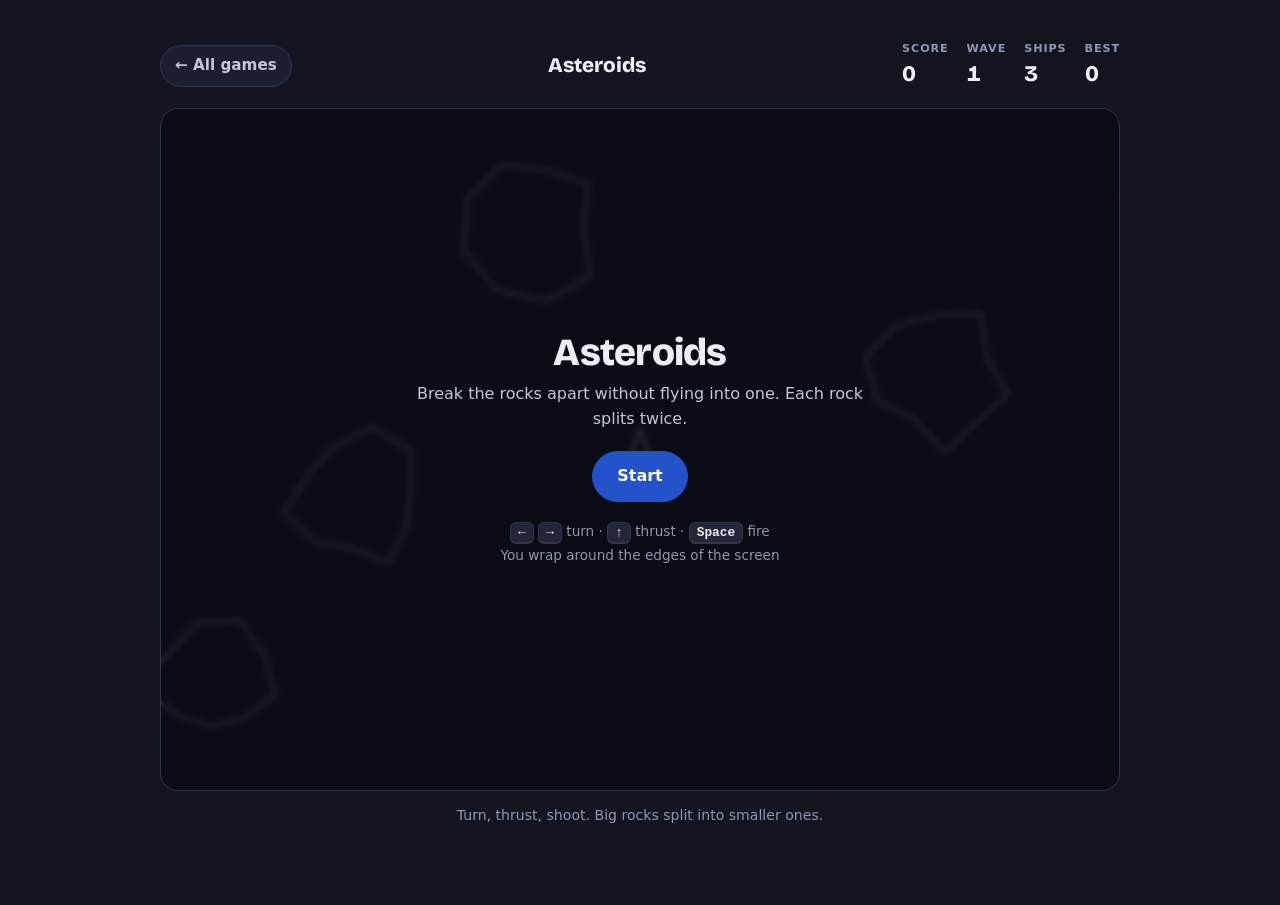
==== games/asteroids.html @ 8e248605 "EverCharge Arcade: seven browser games Snake, Breakout, Flap, Asteroids, Missile, Imitation (2-playe" ====
<!doctype html>
<html lang="en">
<head>
<meta charset="utf-8">
<meta name="viewport" content="width=device-width, initial-scale=1">
<title>Asteroids — EverCharge Arcade</title>
<link rel="preconnect" href="https://fonts.googleapis.com">
<link rel="preconnect" href="https://fonts.gstatic.com" crossorigin>
<link rel="stylesheet" href="https://fonts.googleapis.com/css2?family=Bricolage+Grotesque:opsz,wght@12..96,700;12..96,800&display=swap">
<link rel="stylesheet" href="../style.css">
</head>
<body>
<main class="wrap">
  <div class="bar">
    <a class="back" href="../index.html">← All games</a>
    <div class="title">Asteroids</div>
    <div class="stats">
      <div class="stat"><small>Score</small><b id="score">0</b></div>
      <div class="stat"><small>Wave</small><b id="wave">1</b></div>
      <div class="stat"><small>Ships</small><b id="lives">3</b></div>
      <div class="stat"><small>Best</small><b id="best">0</b></div>
    </div>
  </div>

  <div class="stage">
    <canvas id="c"></canvas>
    <div class="overlay" id="ov"></div>
  </div>

  <div class="touch">
    <button data-key="ArrowLeft">↺</button>
    <button data-key="ArrowUp">▲</button>
    <button data-key="ArrowRight">↻</button>
    <button class="wide" data-key=" ">Fire</button>
  </div>
  <p class="hint">Turn, thrust, shoot. Big rocks split into smaller ones.</p>
</main>

<script src="../arcade.js"></script>
<script>
(function () {
  "use strict";
  var A = window.Arcade;
  var W = 760, H = 540;
  var ctx = A.fit(document.getElementById("c"), W, H);
  var k = A.keys();
  var ov = A.overlay(document.getElementById("ov"));
  var el = {
    score: document.getElementById("score"), wave: document.getElementById("wave"),
    lives: document.getElementById("lives"), best: document.getElementById("best")
  };
  A.touchKeys(document.querySelector(".touch"), k);

  var ship, rocks, bullets, bits, score, lives, wave, running, invuln, cool;

  function wrap(o) {
    if (o.x < 0) o.x += W; else if (o.x > W) o.x -= W;
    if (o.y < 0) o.y += H; else if (o.y > H) o.y -= H;
  }

  function makeRock(x, y, size) {
    var pts = [], n = A.rndInt(9, 13);
    for (var i = 0; i < n; i++) pts.push(A.rnd(0.72, 1.22));
    var sp = (3 - size) * 22 + A.rnd(16, 42) + wave * 3;
    var ang = A.rnd(0, Math.PI * 2);
    return {
      x: x, y: y, size: size, r: size * 17,
      vx: Math.cos(ang) * sp, vy: Math.sin(ang) * sp,
      rot: A.rnd(0, Math.PI * 2), spin: A.rnd(-1.1, 1.1), pts: pts
    };
  }

  function spawnWave() {
    rocks = [];
    var n = Math.min(3 + wave, 9);
    for (var i = 0; i < n; i++) {
      // never spawn right on top of the ship
      var x, y, guard = 0;
      do {
        x = A.rnd(0, W); y = A.rnd(0, H); guard++;
      } while (guard < 200 && A.dist(x, y, W / 2, H / 2) < 150);
      rocks.push(makeRock(x, y, 3));
    }
  }

  function resetShip() {
    ship = { x: W / 2, y: H / 2, vx: 0, vy: 0, a: -Math.PI / 2 };
    invuln = 2.2;
  }

  function newGame() {
    score = 0; lives = 3; wave = 1; bullets = []; bits = []; cool = 0;
    resetShip();
    spawnWave();
    sync();
  }

  function sync() {
    el.score.textContent = score;
    el.wave.textContent = wave;
    el.lives.textContent = lives;
    el.best.textContent = A.best("asteroids");
  }

  function burst(x, y, n, color) {
    for (var i = 0; i < n; i++) {
      var a = A.rnd(0, Math.PI * 2), s = A.rnd(40, 200);
      bits.push({ x: x, y: y, vx: Math.cos(a) * s, vy: Math.sin(a) * s, life: A.rnd(0.3, 0.8), c: color });
    }
  }

  function shoot() {
    if (cool > 0 || bullets.length >= 5) return;
    cool = 0.22;
    bullets.push({
      x: ship.x + Math.cos(ship.a) * 16,
      y: ship.y + Math.sin(ship.a) * 16,
      vx: Math.cos(ship.a) * 520 + ship.vx,
      vy: Math.sin(ship.a) * 520 + ship.vy,
      life: 1.15
    });
  }

  function hitShip() {
    if (invuln > 0) return;
    burst(ship.x, ship.y, 26, "#FF8A7D");
    lives--;
    sync();
    if (lives <= 0) return gameOver();
    resetShip();
  }

  function gameOver() {
    running = false;
    var b = A.best("asteroids", score);
    el.best.textContent = b;
    ov.show("<h2>Ship lost</h2><p>Final score <b>" + score + "</b>" +
      (score >= b && score > 0 ? " — a new best!" : "") + "</p>" +
      '<button class="btn go" data-act="restart">Play again</button>' +
      '<a class="btn" href="../index.html">All games</a>');
  }

  function update(dt) {
    cool -= dt;
    if (invuln > 0) invuln -= dt;

    if (k.any("ArrowLeft", "a", "A")) ship.a -= 3.4 * dt;
    if (k.any("ArrowRight", "d", "D")) ship.a += 3.4 * dt;
    var thrusting = k.any("ArrowUp", "w", "W");
    if (thrusting) {
      ship.vx += Math.cos(ship.a) * 420 * dt;
      ship.vy += Math.sin(ship.a) * 420 * dt;
    }
    if (k.any(" ")) shoot();

    var drag = Math.pow(0.55, dt);
    ship.vx *= drag; ship.vy *= drag;
    var sp = Math.sqrt(ship.vx * ship.vx + ship.vy * ship.vy);
    if (sp > 360) { ship.vx = ship.vx / sp * 360; ship.vy = ship.vy / sp * 360; }
    ship.x += ship.vx * dt; ship.y += ship.vy * dt;
    wrap(ship);
    ship.thrust = thrusting;

    var i, j;
    for (i = bullets.length - 1; i >= 0; i--) {
      var b = bullets[i];
      b.x += b.vx * dt; b.y += b.vy * dt; b.life -= dt;
      wrap(b);
      if (b.life <= 0) bullets.splice(i, 1);
    }

    for (i = rocks.length - 1; i >= 0; i--) {
      var r = rocks[i];
      r.x += r.vx * dt; r.y += r.vy * dt; r.rot += r.spin * dt;
      wrap(r);

      for (j = bullets.length - 1; j >= 0; j--) {
        if (A.dist(r.x, r.y, bullets[j].x, bullets[j].y) < r.r) {
          bullets.splice(j, 1);
          burst(r.x, r.y, 12, "#C3C7D6");
          score += (4 - r.size) * 25;
          if (r.size > 1) {
            rocks.push(makeRock(r.x, r.y, r.size - 1));
            rocks.push(makeRock(r.x, r.y, r.size - 1));
          }
          rocks.splice(i, 1);
          sync();
          break;
        }
      }
      if (!rocks[i]) continue;
      if (invuln <= 0 && A.dist(r.x, r.y, ship.x, ship.y) < r.r + 11) { hitShip(); return; }
    }

    for (i = bits.length - 1; i >= 0; i--) {
      var p = bits[i];
      p.x += p.vx * dt; p.y += p.vy * dt; p.life -= dt;
      p.vx *= 0.97; p.vy *= 0.97;
      if (p.life <= 0) bits.splice(i, 1);
    }

    if (rocks.length === 0) {
      wave++;
      score += 100;
      sync();
      spawnWave();
      invuln = Math.max(invuln, 1.4);
    }
  }

  function draw() {
    ctx.fillStyle = "#101320";
    ctx.fillRect(0, 0, W, H);

    // starfield
    ctx.fillStyle = "rgba(255,255,255,.18)";
    for (var s = 0; s < 70; s++) {
      var sx = (s * 7919) % W, sy = (s * 104729) % H;
      ctx.fillRect(sx, sy, 1.6, 1.6);
    }

    ctx.strokeStyle = "#C3C7D6";
    ctx.lineWidth = 2;
    rocks.forEach(function (r) {
      ctx.save();
      ctx.translate(r.x, r.y);
      ctx.rotate(r.rot);
      ctx.beginPath();
      for (var i = 0; i < r.pts.length; i++) {
        var a = (i / r.pts.length) * Math.PI * 2;
        var rad = r.r * r.pts[i];
        var px = Math.cos(a) * rad, py = Math.sin(a) * rad;
        if (i === 0) ctx.moveTo(px, py); else ctx.lineTo(px, py);
      }
      ctx.closePath();
      ctx.stroke();
      ctx.restore();
    });

    bits.forEach(function (p) {
      ctx.globalAlpha = Math.max(0, p.life);
      ctx.fillStyle = p.c;
      ctx.fillRect(p.x - 1.5, p.y - 1.5, 3, 3);
    });
    ctx.globalAlpha = 1;

    ctx.fillStyle = "#5BC8E8";
    bullets.forEach(function (b) {
      ctx.beginPath(); ctx.arc(b.x, b.y, 2.6, 0, Math.PI * 2); ctx.fill();
    });

    if (lives > 0) {
      ctx.save();
      ctx.translate(ship.x, ship.y);
      ctx.rotate(ship.a);
      ctx.globalAlpha = invuln > 0 ? (Math.sin(invuln * 22) > 0 ? 0.35 : 1) : 1;
      if (ship.thrust) {
        ctx.fillStyle = "#F5A15B";
        ctx.beginPath();
        ctx.moveTo(-10, -5); ctx.lineTo(-10 - A.rnd(7, 15), 0); ctx.lineTo(-10, 5);
        ctx.closePath(); ctx.fill();
      }
      ctx.strokeStyle = "#ECEEF5";
      ctx.lineWidth = 2;
      ctx.beginPath();
      ctx.moveTo(16, 0); ctx.lineTo(-11, -10); ctx.lineTo(-6, 0); ctx.lineTo(-11, 10);
      ctx.closePath();
      ctx.stroke();
      ctx.restore();
      ctx.globalAlpha = 1;
    }
  }

  ov.onClick("[data-act]", function () {
    newGame();
    running = true;
    ov.hide();
  });

  newGame();
  running = false;
  ov.show("<h2>Asteroids</h2><p>Break the rocks apart without flying into one. Each rock splits twice.</p>" +
    '<button class="btn go" data-act="start">Start</button>' +
    '<div class="keys"><kbd>←</kbd> <kbd>→</kbd> turn · <kbd>↑</kbd> thrust · <kbd>Space</kbd> fire<br>You wrap around the edges of the screen</div>');

  A.loop(function (dt) {
    if (running) update(dt);
    draw();
  });
})();
</script>
</body>
</html>
---- style.css ----
/* Shared shell for the arcade: hub page and all seven games. */
:root{
  --ground:#12141F; --surface:#1B1E2C; --surface-2:#222637;
  --ink:#ECEEF5; --ink-soft:#C3C7D6; --muted:#9097AE; --line:#30354A;
  --accent:#ECEEF5; --on-accent:#12141F;
  --good:#4CC98A; --bad:#FF8A7D; --warn:#F5A15B;
  --glow:#2352C9;
  --display:"Bricolage Grotesque", ui-sans-serif, system-ui, -apple-system, "Segoe UI", Roboto, sans-serif;
  --body:ui-sans-serif, system-ui, -apple-system, "Segoe UI", Roboto, "Helvetica Neue", Arial, sans-serif;
  --mono:ui-monospace, "SF Mono", Menlo, Consolas, "Liberation Mono", monospace;
}
*{box-sizing:border-box}
html,body{margin:0}
body{
  background:var(--ground);color:var(--ink);
  font:16px/1.55 var(--body);-webkit-font-smoothing:antialiased;
  min-height:100vh;
}
button,input{font:inherit;color:inherit}
button{cursor:pointer}
a{color:inherit}
:focus-visible{outline:3px solid var(--glow);outline-offset:2px}
h1,h2,h3{font-family:var(--display);line-height:1.05;margin:0;letter-spacing:-.02em}
[hidden]{display:none!important}

.wrap{max-width:1000px;margin:0 auto;padding:40px 20px 64px}

/* ---------- Hub ---------- */
.hero h1{font-size:clamp(2.6rem,7vw,4.6rem);font-weight:800;max-width:14ch}
.hero p{color:var(--ink-soft);font-size:1.1rem;margin:14px 0 34px;max-width:54ch}
.grid{display:grid;grid-template-columns:repeat(auto-fill,minmax(210px,1fr));gap:14px}
.tile{
  display:flex;flex-direction:column;justify-content:space-between;gap:14px;
  min-height:168px;padding:20px;border:0;border-radius:18px;
  background:var(--c);color:#fff;text-align:left;text-decoration:none;
  transition:transform .15s ease, box-shadow .15s ease;
  position:relative;overflow:hidden;
}
.tile:hover{transform:translateY(-4px);box-shadow:0 12px 30px rgba(0,0,0,.35)}
.tile:active{transform:translateY(-1px)}
.tile .art{font-size:2rem;line-height:1}
.tile strong{font-family:var(--display);font-size:1.5rem;font-weight:700;line-height:1.05}
.tile span{font-size:.88rem;opacity:.9;line-height:1.35}
.tile .tag{
  position:absolute;top:14px;right:14px;font-size:.7rem;font-weight:700;
  letter-spacing:.06em;text-transform:uppercase;
  background:rgba(0,0,0,.28);padding:4px 9px;border-radius:999px;
}
.foot{margin-top:34px;color:var(--muted);font-size:.9rem}

/* ---------- Game shell ---------- */
.bar{
  display:flex;align-items:center;justify-content:space-between;gap:14px;
  flex-wrap:wrap;margin-bottom:16px;
}
.back{
  display:inline-flex;align-items:center;gap:7px;text-decoration:none;
  color:var(--ink-soft);font-weight:600;font-size:.95rem;
  padding:8px 14px;border:1.5px solid var(--line);border-radius:999px;
  background:var(--surface);
}
.back:hover{border-color:var(--ink-soft);color:var(--ink)}
.title{font-family:var(--display);font-weight:800;font-size:1.3rem}
.stats{display:flex;gap:18px;font-family:var(--display);font-weight:700;font-variant-numeric:tabular-nums}
.stat small{display:block;font-family:var(--body);font-weight:600;font-size:.7rem;
  letter-spacing:.08em;text-transform:uppercase;color:var(--muted)}
.stat b{font-size:1.4rem;font-weight:800}

.stage{position:relative;border-radius:18px;overflow:hidden;background:var(--surface);
  border:1px solid var(--line);touch-action:none}
canvas{display:block;width:100%;height:auto}

.overlay{
  position:absolute;inset:0;display:grid;place-items:center;text-align:center;
  background:rgba(10,12,20,.82);backdrop-filter:blur(3px);padding:24px;
}
.overlay .panel{max-width:460px}
.overlay h2{font-size:clamp(1.6rem,4vw,2.4rem);font-weight:800;margin-bottom:10px}
.overlay p{color:var(--ink-soft);margin:0 0 20px}
.btn{
  padding:12px 24px;border-radius:999px;border:1.5px solid var(--line);
  background:var(--surface);font-weight:700;
}
.btn:hover{border-color:var(--ink-soft)}
.btn.go{background:var(--glow);border-color:var(--glow);color:#fff}
.btn.go:hover{filter:brightness(1.12)}
.btn+.btn{margin-left:8px}
.keys{margin-top:18px;color:var(--muted);font-size:.85rem;line-height:1.7}
kbd{
  display:inline-block;padding:2px 7px;border-radius:6px;background:var(--surface-2);
  border:1px solid var(--line);border-bottom-width:2px;font:600 .8rem var(--mono);color:var(--ink);
}
.hint{color:var(--muted);font-size:.88rem;margin-top:14px;text-align:center}

/* touch controls, shown only on coarse pointers */
.touch{display:none;gap:10px;margin-top:14px;justify-content:center;flex-wrap:wrap}
.touch button{
  width:62px;height:62px;border-radius:16px;border:1.5px solid var(--line);
  background:var(--surface);font-size:1.3rem;font-weight:800;
}
.touch button.wide{width:auto;padding:0 26px;font-size:1rem}
@media (pointer:coarse){ .touch{display:flex} }

@media (max-width:620px){
  .wrap{padding:22px 14px 44px}
  .stat b{font-size:1.15rem}
  .title{font-size:1.1rem}
}
@media (prefers-reduced-motion:reduce){ *{transition:none!important} }
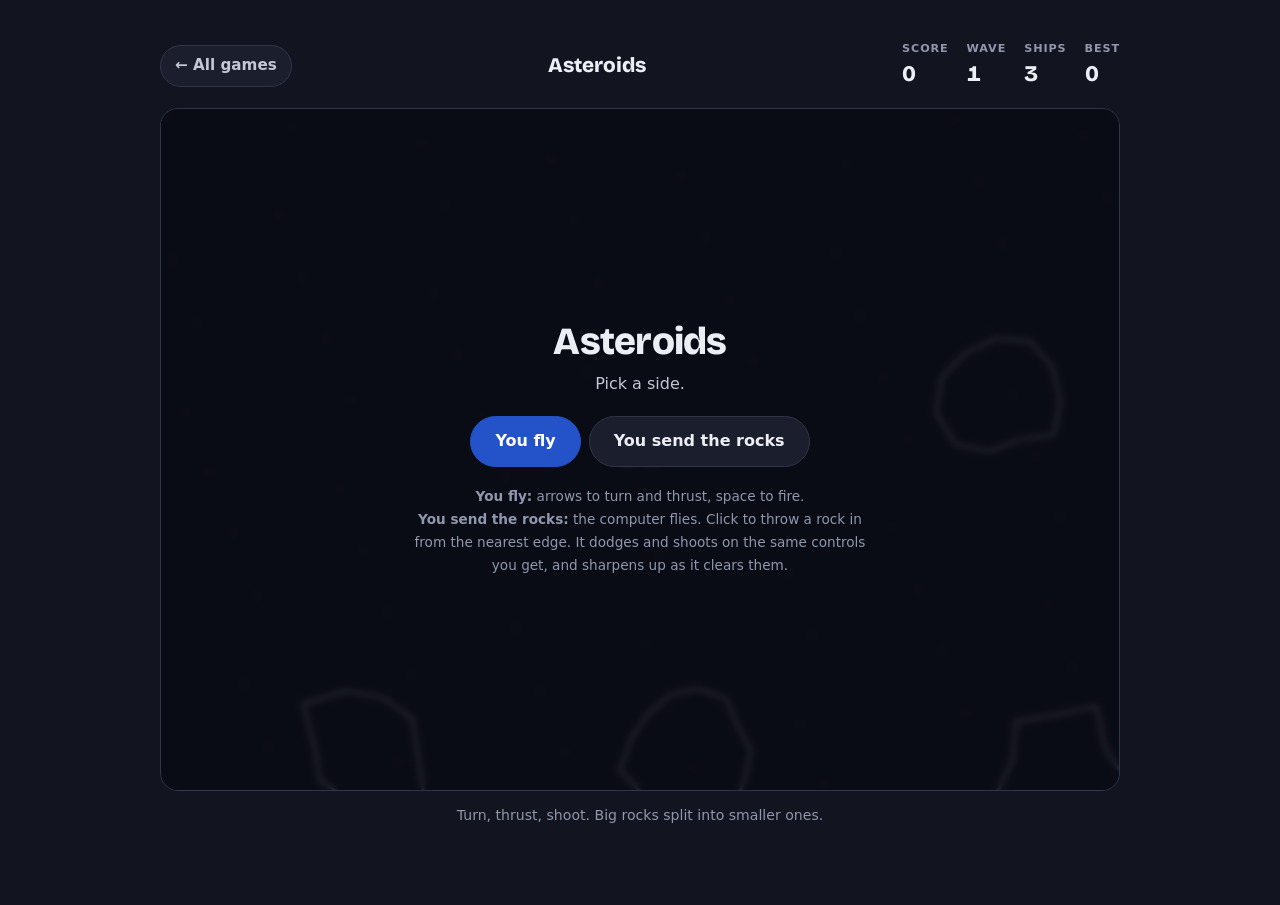
==== commit d265f95e: "Asteroids: add flipped mode — the computer flies, you throw the rocks The pilot dodges whatever is c" ====
--- a/games/asteroids.html
+++ b/games/asteroids.html
@@ -13,12 +13,13 @@
 <main class="wrap">
   <div class="bar">
     <a class="back" href="../index.html">← All games</a>
-    <div class="title">Asteroids</div>
+    <div class="title">Asteroids <span id="modeTag" class="tag-inline"></span></div>
     <div class="stats">
-      <div class="stat"><small>Score</small><b id="score">0</b></div>
-      <div class="stat"><small>Wave</small><b id="wave">1</b></div>
-      <div class="stat"><small>Ships</small><b id="lives">3</b></div>
-      <div class="stat"><small>Best</small><b id="best">0</b></div>
+      <div class="stat"><small id="scoreLabel">Score</small><b id="score">0</b></div>
+      <div class="stat" id="waveWrap"><small>Wave</small><b id="wave">1</b></div>
+      <div class="stat" id="lifeWrap"><small>Ships</small><b id="lives">3</b></div>
+      <div class="stat" id="skillWrap" hidden><small>Pilot skill</small><b id="skill">1</b></div>
+      <div class="stat"><small id="bestLabel">Best</small><b id="best">0</b></div>
     </div>
   </div>
 
@@ -27,13 +28,13 @@
     <div class="overlay" id="ov"></div>
   </div>
 
-  <div class="touch">
+  <div class="touch" id="touch">
     <button data-key="ArrowLeft">↺</button>
     <button data-key="ArrowUp">▲</button>
     <button data-key="ArrowRight">↻</button>
     <button class="wide" data-key=" ">Fire</button>
   </div>
-  <p class="hint">Turn, thrust, shoot. Big rocks split into smaller ones.</p>
+  <p class="hint" id="hint">Turn, thrust, shoot. Big rocks split into smaller ones.</p>
 </main>
 
 <script src="../arcade.js"></script>
@@ -42,64 +43,186 @@
   "use strict";
   var A = window.Arcade;
   var W = 760, H = 540;
-  var ctx = A.fit(document.getElementById("c"), W, H);
+  var canvas = document.getElementById("c");
+  var ctx = A.fit(canvas, W, H);
   var k = A.keys();
   var ov = A.overlay(document.getElementById("ov"));
   var el = {
     score: document.getElementById("score"), wave: document.getElementById("wave"),
-    lives: document.getElementById("lives"), best: document.getElementById("best")
+    lives: document.getElementById("lives"), best: document.getElementById("best"),
+    scoreLabel: document.getElementById("scoreLabel"), bestLabel: document.getElementById("bestLabel"),
+    waveWrap: document.getElementById("waveWrap"), lifeWrap: document.getElementById("lifeWrap"),
+    skill: document.getElementById("skill"), skillWrap: document.getElementById("skillWrap"),
+    modeTag: document.getElementById("modeTag"), hint: document.getElementById("hint"),
+    touch: document.getElementById("touch")
   };
-  A.touchKeys(document.querySelector(".touch"), k);
-
+  A.touchKeys(el.touch, k);
+
+  var SURVIVE_TO_WIN = 18;        // rocks you get to throw before the pilot wins
+  var SEND_COOLDOWN = 0.75;       // seconds between rocks you can throw
+
+  var mode = "play";
   var ship, rocks, bullets, bits, score, lives, wave, running, invuln, cool;
+  var sent, survived, sendCool, aiCool, aiFire;
 
   function wrap(o) {
     if (o.x < 0) o.x += W; else if (o.x > W) o.x -= W;
     if (o.y < 0) o.y += H; else if (o.y > H) o.y -= H;
   }
 
-  function makeRock(x, y, size) {
+  function makeRock(x, y, size, vx, vy) {
     var pts = [], n = A.rndInt(9, 13);
     for (var i = 0; i < n; i++) pts.push(A.rnd(0.72, 1.22));
-    var sp = (3 - size) * 22 + A.rnd(16, 42) + wave * 3;
-    var ang = A.rnd(0, Math.PI * 2);
-    return {
-      x: x, y: y, size: size, r: size * 17,
-      vx: Math.cos(ang) * sp, vy: Math.sin(ang) * sp,
-      rot: A.rnd(0, Math.PI * 2), spin: A.rnd(-1.1, 1.1), pts: pts
-    };
-  }
-
+    if (vx === undefined) {
+      var sp = (3 - size) * 22 + A.rnd(16, 42) + wave * 3;
+      var ang = A.rnd(0, Math.PI * 2);
+      vx = Math.cos(ang) * sp; vy = Math.sin(ang) * sp;
+    }
+    return { x: x, y: y, size: size, r: size * 17, vx: vx, vy: vy,
+             rot: A.rnd(0, Math.PI * 2), spin: A.rnd(-1.1, 1.1), pts: pts };
+  }
+
+  // ------------------------------------------------------------- the pilot
+  // Skill follows how many rocks you have thrown, so the ramp always runs
+  // whether or not it manages to shoot them down.
+  function skillTier() {
+    if (sent < 5) return 0;
+    if (sent < 11) return 1;
+    return 2;
+  }
+  function aiReact() { return [0.13, 0.08, 0.045][skillTier()]; }
+  function aiAimErr() { return [0.30, 0.16, 0.06][skillTier()]; }   // radians
+  function aiDanger() { return [95, 125, 160][skillTier()]; }       // how early it starts dodging
+
+  // Shortest signed angle from a to b
+  function angDiff(a, b) {
+    var d = (b - a) % (Math.PI * 2);
+    if (d > Math.PI) d -= Math.PI * 2;
+    if (d < -Math.PI) d += Math.PI * 2;
+    return d;
+  }
+
+  function aiThink(dt) {
+    aiFire = false;
+    aiCool -= dt;
+    if (aiCool > 0) return;
+    aiCool = aiReact();
+
+    if (!rocks.length) return;
+
+    // the rock that is closest right now, and the one closest on its current course
+    var threat = null, threatD = Infinity, target = null, targetD = Infinity;
+    for (var i = 0; i < rocks.length; i++) {
+      var r = rocks[i];
+      var d = A.dist(r.x, r.y, ship.x, ship.y) - r.r;
+      if (d < targetD) { targetD = d; target = r; }
+      // closing speed along the line to the ship
+      var dx = ship.x - r.x, dy = ship.y - r.y, len = Math.hypot(dx, dy) || 1;
+      var closing = (r.vx * dx + r.vy * dy) / len;
+      if (closing > 0 && d < threatD) { threatD = d; threat = r; }
+    }
+
+    // dodge first: thrust away from anything bearing down on it
+    if (threat && threatD < aiDanger()) {
+      var away = Math.atan2(ship.y - threat.y, ship.x - threat.x);
+      ship.wantA = away + A.rnd(-aiAimErr(), aiAimErr());
+      ship.wantThrust = true;
+      // still take the shot if it happens to be lined up
+      aiFire = Math.abs(angDiff(ship.a, Math.atan2(threat.y - ship.y, threat.x - ship.x))) < 0.25;
+      return;
+    }
+
+    // otherwise line up on the nearest rock, leading it
+    if (target) {
+      var t = targetD / 520;
+      var px = target.x + target.vx * t, py = target.y + target.vy * t;
+      ship.wantA = Math.atan2(py - ship.y, px - ship.x) + A.rnd(-aiAimErr(), aiAimErr());
+      ship.wantThrust = false;
+      aiFire = Math.abs(angDiff(ship.a, ship.wantA)) < 0.22;
+    }
+  }
+
+  function aiDrive(dt) {
+    if (ship.wantA === undefined) return;
+    var turn = 3.4 * dt;
+    var d = angDiff(ship.a, ship.wantA);
+    if (Math.abs(d) <= turn) ship.a = ship.wantA;
+    else ship.a += Math.sign(d) * turn;
+    if (ship.wantThrust) {
+      ship.vx += Math.cos(ship.a) * 420 * dt;
+      ship.vy += Math.sin(ship.a) * 420 * dt;
+      ship.thrust = true;
+    } else ship.thrust = false;
+  }
+
+  // ---------------------------------------------------------- you, throwing
+  function sendRock(tx, ty) {
+    if (mode !== "flip" || !running || sendCool > 0) return;
+    sendCool = SEND_COOLDOWN;
+    // enters from whichever edge is nearest the point you clicked, aimed at it
+    var left = tx, right = W - tx, top = ty, bot = H - ty;
+    var m = Math.min(left, right, top, bot);
+    var sx, sy;
+    if (m === left) { sx = -30; sy = ty; }
+    else if (m === right) { sx = W + 30; sy = ty; }
+    else if (m === top) { sx = tx; sy = -30; }
+    else { sx = tx; sy = H + 30; }
+    var ang = Math.atan2(ty - sy, tx - sx);
+    var sp = A.rnd(70, 110) + Math.min(sent * 2.5, 45);
+    rocks.push(makeRock(sx, sy, 3, Math.cos(ang) * sp, Math.sin(ang) * sp));
+    sent++;
+    el.score.textContent = sent;
+    sync();
+    if (sent >= SURVIVE_TO_WIN) pilotWins();
+  }
+
+  // ------------------------------------------------------------ game state
   function spawnWave() {
     rocks = [];
     var n = Math.min(3 + wave, 9);
     for (var i = 0; i < n; i++) {
-      // never spawn right on top of the ship
       var x, y, guard = 0;
-      do {
-        x = A.rnd(0, W); y = A.rnd(0, H); guard++;
-      } while (guard < 200 && A.dist(x, y, W / 2, H / 2) < 150);
+      do { x = A.rnd(0, W); y = A.rnd(0, H); guard++; }
+      while (guard < 200 && A.dist(x, y, W / 2, H / 2) < 150);
       rocks.push(makeRock(x, y, 3));
     }
   }
 
   function resetShip() {
     ship = { x: W / 2, y: H / 2, vx: 0, vy: 0, a: -Math.PI / 2 };
-    invuln = 2.2;
+    invuln = mode === "flip" ? 1.2 : 2.2;
   }
 
   function newGame() {
-    score = 0; lives = 3; wave = 1; bullets = []; bits = []; cool = 0;
+    score = 0; wave = 1; bullets = []; bits = []; cool = 0;
+    sent = 0; survived = 0; sendCool = 0; aiCool = 0; aiFire = false;
+    lives = mode === "flip" ? 1 : 3;
     resetShip();
-    spawnWave();
+    if (mode === "flip") rocks = []; else spawnWave();
+    syncLabels();
     sync();
   }
 
+  function syncLabels() {
+    var flip = mode === "flip";
+    el.modeTag.textContent = flip ? "· you send the rocks" : "";
+    el.scoreLabel.textContent = flip ? "Rocks sent" : "Score";
+    el.bestLabel.textContent = flip ? "Best (fewest)" : "Best";
+    el.waveWrap.hidden = flip;
+    el.lifeWrap.hidden = flip;
+    el.skillWrap.hidden = !flip;
+    el.touch.style.display = flip ? "none" : "";
+    el.hint.textContent = flip
+      ? "Click to send a rock in from the nearest edge, aimed where you clicked. Bring the pilot down in as few as you can."
+      : "Turn, thrust, shoot. Big rocks split into smaller ones.";
+  }
+
   function sync() {
-    el.score.textContent = score;
+    el.score.textContent = mode === "flip" ? sent : score;
     el.wave.textContent = wave;
     el.lives.textContent = lives;
-    el.best.textContent = A.best("asteroids");
+    el.skill.textContent = skillTier() + 1;
+    el.best.textContent = A.best(mode === "flip" ? "asteroids-flip" : "asteroids");
   }
 
   function burst(x, y, n, color) {
@@ -113,11 +236,8 @@
     if (cool > 0 || bullets.length >= 5) return;
     cool = 0.22;
     bullets.push({
-      x: ship.x + Math.cos(ship.a) * 16,
-      y: ship.y + Math.sin(ship.a) * 16,
-      vx: Math.cos(ship.a) * 520 + ship.vx,
-      vy: Math.sin(ship.a) * 520 + ship.vy,
-      life: 1.15
+      x: ship.x + Math.cos(ship.a) * 16, y: ship.y + Math.sin(ship.a) * 16,
+      vx: Math.cos(ship.a) * 520 + ship.vx, vy: Math.sin(ship.a) * 520 + ship.vy, life: 1.15
     });
   }
 
@@ -132,34 +252,57 @@
 
   function gameOver() {
     running = false;
-    var b = A.best("asteroids", score);
-    el.best.textContent = b;
-    ov.show("<h2>Ship lost</h2><p>Final score <b>" + score + "</b>" +
-      (score >= b && score > 0 ? " — a new best!" : "") + "</p>" +
-      '<button class="btn go" data-act="restart">Play again</button>' +
-      '<a class="btn" href="../index.html">All games</a>');
+    if (mode === "play") {
+      var b = A.best("asteroids", score);
+      el.best.textContent = b;
+      ov.show("<h2>Ship lost</h2><p>Final score <b>" + score + "</b>" +
+        (score >= b && score > 0 ? " — a new best!" : "") + "</p>" +
+        '<button class="btn go" data-act="start-play">Play again</button>' +
+        '<button class="btn" data-act="start-flip">Send the rocks instead</button>');
+    } else {
+      var prev = 0;
+      try { prev = parseInt(localStorage.getItem("evercharge:asteroids-flip-raw") || "0", 10) || 0; } catch (e) {}
+      var fewest = prev === 0 ? sent : Math.min(prev, sent);
+      try { localStorage.setItem("evercharge:asteroids-flip-raw", String(fewest)); } catch (e) {}
+      el.best.textContent = fewest;
+      ov.show("<h2>You got it</h2><p>The pilot went down after <b>" + sent + "</b> rock" +
+        (sent === 1 ? "" : "s") + ", flying at skill " + (skillTier() + 1) + " of 3.</p>" +
+        '<button class="btn go" data-act="start-flip">Go again</button>' +
+        '<button class="btn" data-act="start-play">Fly it yourself</button>');
+    }
+  }
+
+  function pilotWins() {
+    running = false;
+    ov.show("<h2>The pilot held out</h2><p>It survived all <b>" + SURVIVE_TO_WIN +
+      "</b> rocks you threw. Hit it early and from two sides — it is slowest to react at the start.</p>" +
+      '<button class="btn go" data-act="start-flip">Go again</button>' +
+      '<button class="btn" data-act="start-play">Fly it yourself</button>');
   }
 
   function update(dt) {
     cool -= dt;
+    sendCool -= dt;
     if (invuln > 0) invuln -= dt;
 
-    if (k.any("ArrowLeft", "a", "A")) ship.a -= 3.4 * dt;
-    if (k.any("ArrowRight", "d", "D")) ship.a += 3.4 * dt;
-    var thrusting = k.any("ArrowUp", "w", "W");
-    if (thrusting) {
-      ship.vx += Math.cos(ship.a) * 420 * dt;
-      ship.vy += Math.sin(ship.a) * 420 * dt;
-    }
-    if (k.any(" ")) shoot();
+    if (mode === "play") {
+      if (k.any("ArrowLeft", "a", "A")) ship.a -= 3.4 * dt;
+      if (k.any("ArrowRight", "d", "D")) ship.a += 3.4 * dt;
+      ship.thrust = k.any("ArrowUp", "w", "W");
+      if (ship.thrust) { ship.vx += Math.cos(ship.a) * 420 * dt; ship.vy += Math.sin(ship.a) * 420 * dt; }
+      if (k.any(" ")) shoot();
+    } else {
+      aiThink(dt);
+      aiDrive(dt);
+      if (aiFire) shoot();
+    }
 
     var drag = Math.pow(0.55, dt);
     ship.vx *= drag; ship.vy *= drag;
-    var sp = Math.sqrt(ship.vx * ship.vx + ship.vy * ship.vy);
+    var sp = Math.hypot(ship.vx, ship.vy);
     if (sp > 360) { ship.vx = ship.vx / sp * 360; ship.vy = ship.vy / sp * 360; }
     ship.x += ship.vx * dt; ship.y += ship.vy * dt;
     wrap(ship);
-    ship.thrust = thrusting;
 
     var i, j;
     for (i = bullets.length - 1; i >= 0; i--) {
@@ -178,10 +321,13 @@
         if (A.dist(r.x, r.y, bullets[j].x, bullets[j].y) < r.r) {
           bullets.splice(j, 1);
           burst(r.x, r.y, 12, "#C3C7D6");
-          score += (4 - r.size) * 25;
+          if (mode === "play") score += (4 - r.size) * 25;
           if (r.size > 1) {
             rocks.push(makeRock(r.x, r.y, r.size - 1));
             rocks.push(makeRock(r.x, r.y, r.size - 1));
+          } else if (mode === "flip") {
+            survived++;                       // a rock fully dealt with
+            sync();
           }
           rocks.splice(i, 1);
           sync();
@@ -199,11 +345,8 @@
       if (p.life <= 0) bits.splice(i, 1);
     }
 
-    if (rocks.length === 0) {
-      wave++;
-      score += 100;
-      sync();
-      spawnWave();
+    if (mode === "play" && rocks.length === 0) {
+      wave++; score += 100; sync(); spawnWave();
       invuln = Math.max(invuln, 1.4);
     }
   }
@@ -211,30 +354,20 @@
   function draw() {
     ctx.fillStyle = "#101320";
     ctx.fillRect(0, 0, W, H);
-
-    // starfield
     ctx.fillStyle = "rgba(255,255,255,.18)";
-    for (var s = 0; s < 70; s++) {
-      var sx = (s * 7919) % W, sy = (s * 104729) % H;
-      ctx.fillRect(sx, sy, 1.6, 1.6);
-    }
+    for (var s = 0; s < 70; s++) ctx.fillRect((s * 7919) % W, (s * 104729) % H, 1.6, 1.6);
 
     ctx.strokeStyle = "#C3C7D6";
     ctx.lineWidth = 2;
     rocks.forEach(function (r) {
-      ctx.save();
-      ctx.translate(r.x, r.y);
-      ctx.rotate(r.rot);
+      ctx.save(); ctx.translate(r.x, r.y); ctx.rotate(r.rot);
       ctx.beginPath();
       for (var i = 0; i < r.pts.length; i++) {
-        var a = (i / r.pts.length) * Math.PI * 2;
-        var rad = r.r * r.pts[i];
+        var a = (i / r.pts.length) * Math.PI * 2, rad = r.r * r.pts[i];
         var px = Math.cos(a) * rad, py = Math.sin(a) * rad;
         if (i === 0) ctx.moveTo(px, py); else ctx.lineTo(px, py);
       }
-      ctx.closePath();
-      ctx.stroke();
-      ctx.restore();
+      ctx.closePath(); ctx.stroke(); ctx.restore();
     });
 
     bits.forEach(function (p) {
@@ -245,43 +378,67 @@
     ctx.globalAlpha = 1;
 
     ctx.fillStyle = "#5BC8E8";
-    bullets.forEach(function (b) {
-      ctx.beginPath(); ctx.arc(b.x, b.y, 2.6, 0, Math.PI * 2); ctx.fill();
-    });
+    bullets.forEach(function (b) { ctx.beginPath(); ctx.arc(b.x, b.y, 2.6, 0, Math.PI * 2); ctx.fill(); });
 
     if (lives > 0) {
       ctx.save();
-      ctx.translate(ship.x, ship.y);
-      ctx.rotate(ship.a);
+      ctx.translate(ship.x, ship.y); ctx.rotate(ship.a);
       ctx.globalAlpha = invuln > 0 ? (Math.sin(invuln * 22) > 0 ? 0.35 : 1) : 1;
       if (ship.thrust) {
         ctx.fillStyle = "#F5A15B";
-        ctx.beginPath();
-        ctx.moveTo(-10, -5); ctx.lineTo(-10 - A.rnd(7, 15), 0); ctx.lineTo(-10, 5);
+        ctx.beginPath(); ctx.moveTo(-10, -5); ctx.lineTo(-10 - A.rnd(7, 15), 0); ctx.lineTo(-10, 5);
         ctx.closePath(); ctx.fill();
       }
-      ctx.strokeStyle = "#ECEEF5";
+      ctx.strokeStyle = mode === "flip" ? "#9B8CF0" : "#ECEEF5";
       ctx.lineWidth = 2;
       ctx.beginPath();
       ctx.moveTo(16, 0); ctx.lineTo(-11, -10); ctx.lineTo(-6, 0); ctx.lineTo(-11, 10);
-      ctx.closePath();
-      ctx.stroke();
+      ctx.closePath(); ctx.stroke();
       ctx.restore();
       ctx.globalAlpha = 1;
     }
-  }
-
-  ov.onClick("[data-act]", function () {
+
+    if (mode === "flip" && running) {
+      ctx.fillStyle = "rgba(255,255,255,.85)";
+      ctx.font = "800 22px 'Bricolage Grotesque', ui-sans-serif, sans-serif";
+      ctx.textAlign = "center";
+      ctx.fillText(survived + " / " + SURVIVE_TO_WIN + " cleared", W / 2, 32);
+      ctx.font = "600 14px ui-sans-serif, system-ui, sans-serif";
+      ctx.fillStyle = sendCool > 0 ? "rgba(255,255,255,.22)" : "rgba(255,255,255,.6)";
+      ctx.fillText(sendCool > 0 ? "reloading…" : "click to send a rock", W / 2, H - 16);
+    }
+  }
+
+  canvas.addEventListener("pointerdown", function (e) {
+    if (mode !== "flip") return;
+    e.preventDefault();
+    var r = canvas.getBoundingClientRect();
+    sendRock((e.clientX - r.left) * (W / r.width), (e.clientY - r.top) * (H / r.height));
+  });
+
+  function menu() {
+    running = false;
+    ov.show("<h2>Asteroids</h2><p>Pick a side.</p>" +
+      '<button class="btn go" data-act="start-play">You fly</button>' +
+      '<button class="btn" data-act="start-flip">You send the rocks</button>' +
+      '<div class="keys"><b>You fly:</b> arrows to turn and thrust, space to fire.<br>' +
+      '<b>You send the rocks:</b> the computer flies. Click to throw a rock in from the nearest edge. ' +
+      'It dodges and shoots on the same controls you get, and sharpens up as it clears them.</div>');
+  }
+
+  ov.onClick("[data-act]", function (b) {
+    mode = b.getAttribute("data-act") === "start-flip" ? "flip" : "play";
     newGame();
     running = true;
     ov.hide();
   });
 
+  // state hook for the automated tests
+  window.__ast = function () { return { ship: ship, rocks: rocks, bullets: bullets, mode: mode, sent: sent, survived: survived }; };
+
+  mode = "play";
   newGame();
-  running = false;
-  ov.show("<h2>Asteroids</h2><p>Break the rocks apart without flying into one. Each rock splits twice.</p>" +
-    '<button class="btn go" data-act="start">Start</button>' +
-    '<div class="keys"><kbd>←</kbd> <kbd>→</kbd> turn · <kbd>↑</kbd> thrust · <kbd>Space</kbd> fire<br>You wrap around the edges of the screen</div>');
+  menu();
 
   A.loop(function (dt) {
     if (running) update(dt);
--- a/style.css
+++ b/style.css
@@ -61,6 +61,7 @@
 }
 .back:hover{border-color:var(--ink-soft);color:var(--ink)}
 .title{font-family:var(--display);font-weight:800;font-size:1.3rem}
+.tag-inline{font-family:var(--body);font-weight:600;font-size:.82rem;color:var(--muted)}
 .stats{display:flex;gap:18px;font-family:var(--display);font-weight:700;font-variant-numeric:tabular-nums}
 .stat small{display:block;font-family:var(--body);font-weight:600;font-size:.7rem;
   letter-spacing:.08em;text-transform:uppercase;color:var(--muted)}
